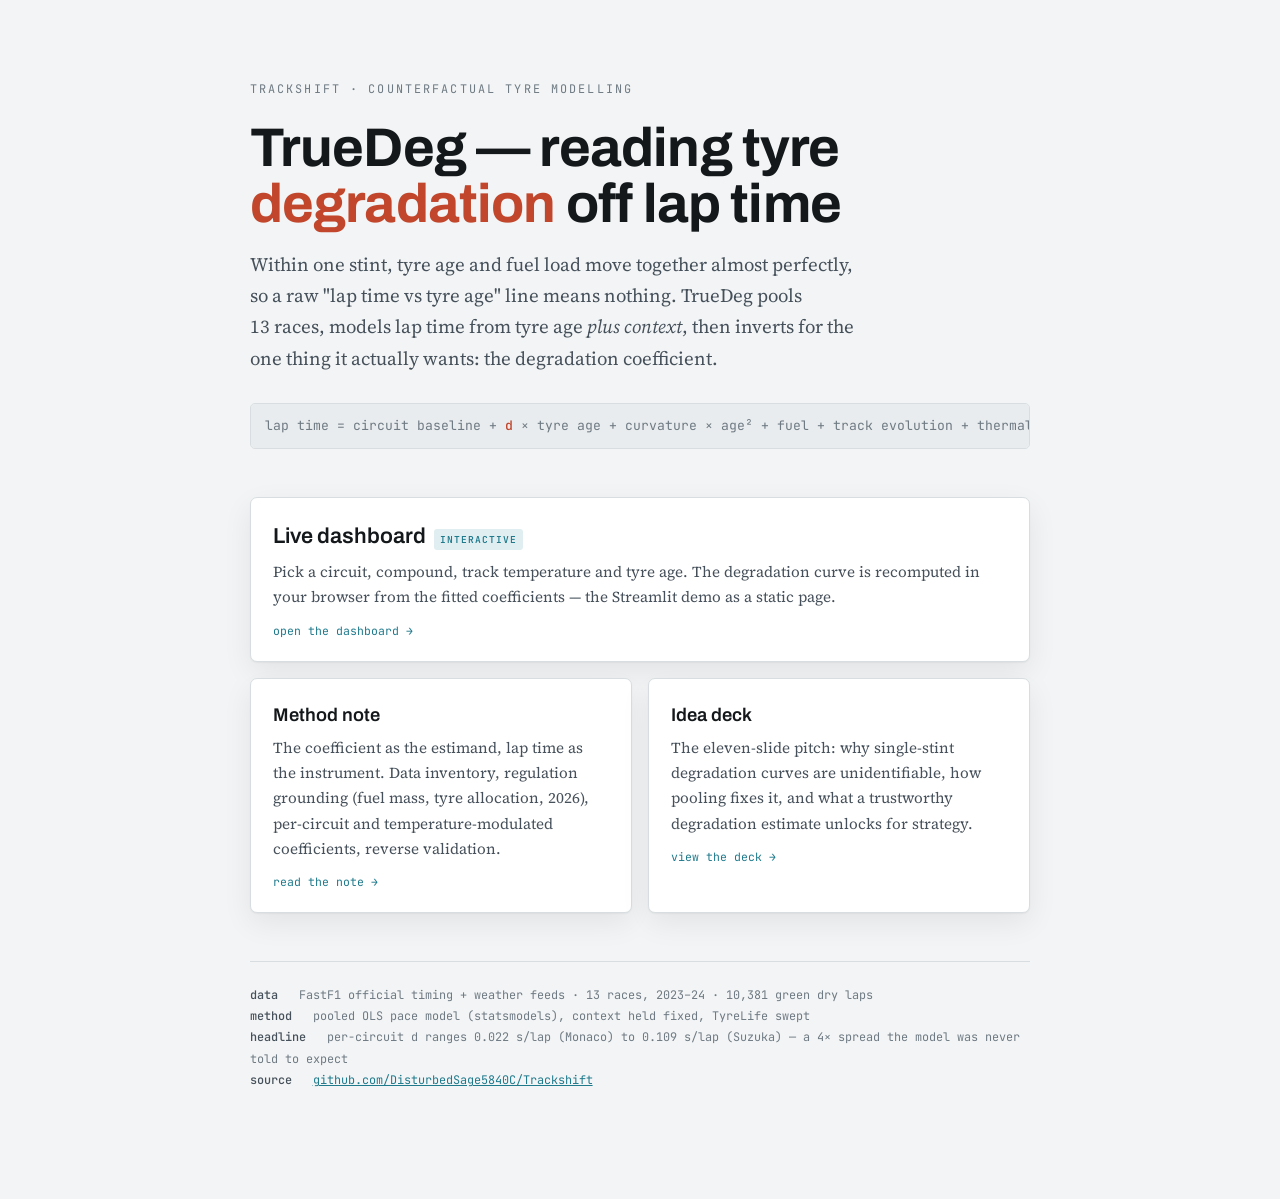
==== web/index.html @ 39804323 "Static site: landing page + client-side degradation dashboard for Vercel web/ deploys zero-config. d" ====
<!doctype html>
<html lang="en">
<head>
<meta charset="utf-8">
<title>TrueDeg</title>
<meta name="viewport" content="width=device-width, initial-scale=1">
<meta name="description" content="Counterfactual F1 tyre-degradation estimation — the method note, the idea deck, and a live degradation-curve dashboard.">
<link rel="preconnect" href="https://fonts.googleapis.com">
<link rel="preconnect" href="https://fonts.gstatic.com" crossorigin>
<link rel="stylesheet" href="https://fonts.googleapis.com/css2?family=Archivo:wght@500;600;700&family=Source+Serif+4:ital,opsz,wght@0,8..60,400;0,8..60,500;0,8..60,600&family=JetBrains+Mono:wght@400;500&display=swap">
<style>
  :root{
    --paper:#f2f4f5; --surface:#ffffff; --surface-2:#e8ecee;
    --ink:#14181b; --ink-soft:#46505a; --ink-faint:#6f7a83;
    --rule:#d7dde0; --rule-strong:#bfc8cc;
    --method:#1f7a8c; --method-wash:#e0eef1;
    --answer:#c1462b; --answer-wash:#f6e6e1; --answer-ink:#a3371f;
    --shadow:0 1px 2px rgba(15,20,25,.05), 0 10px 30px rgba(15,20,25,.07);
  }
  @media (prefers-color-scheme:dark){:root:not([data-theme="light"]){
    --paper:#0e1113; --surface:#161a1d; --surface-2:#1d2226;
    --ink:#e6e9ea; --ink-soft:#a9b2b8; --ink-faint:#79838a;
    --rule:#282f33; --rule-strong:#3a4247;
    --method:#52b9cb; --method-wash:#123037;
    --answer:#ef6a4c; --answer-wash:#2b1712; --answer-ink:#f2856b;
    --shadow:0 1px 2px rgba(0,0,0,.32), 0 12px 36px rgba(0,0,0,.46);
  }}
  :root[data-theme="dark"]{
    --paper:#0e1113; --surface:#161a1d; --surface-2:#1d2226;
    --ink:#e6e9ea; --ink-soft:#a9b2b8; --ink-faint:#79838a;
    --rule:#282f33; --rule-strong:#3a4247;
    --method:#52b9cb; --method-wash:#123037;
    --answer:#ef6a4c; --answer-wash:#2b1712; --answer-ink:#f2856b;
    --shadow:0 1px 2px rgba(0,0,0,.32), 0 12px 36px rgba(0,0,0,.46);
  }
  *{box-sizing:border-box}
  body{margin:0;background:var(--paper);color:var(--ink);
    font-family:"Source Serif 4",Georgia,serif;font-size:1.06rem;line-height:1.66;
    -webkit-font-smoothing:antialiased}
  a{color:var(--method)}
  main{max-width:52rem;margin:0 auto;padding:5rem 1.6rem 6rem}
  .kick{font-family:"JetBrains Mono",ui-monospace,monospace;font-size:.74rem;
    letter-spacing:.18em;text-transform:uppercase;color:var(--ink-faint);margin:0 0 1.3rem}
  h1{font-family:"Archivo",system-ui,sans-serif;font-weight:700;
    font-size:clamp(2.2rem,6vw,3.4rem);line-height:1.03;margin:0 0 1rem;
    letter-spacing:-.015em;text-wrap:balance}
  h1 .a{color:var(--answer)}
  .lede{font-size:1.18rem;color:var(--ink-soft);max-width:38rem;margin:0 0 1rem}
  .eq{font-family:"JetBrains Mono",ui-monospace,monospace;font-size:.82rem;
    color:var(--ink-faint);background:var(--surface-2);border:1px solid var(--rule);
    border-radius:5px;padding:.7rem .9rem;margin:1.8rem 0 3rem;overflow-x:auto;white-space:nowrap}
  .eq b{color:var(--answer);font-weight:500}
  .cards{display:grid;gap:1rem;grid-template-columns:1fr}
  @media (min-width:640px){.cards{grid-template-columns:1fr 1fr}
    .cards a.lead{grid-column:1 / -1}}
  a.card{display:block;text-decoration:none;color:inherit;background:var(--surface);
    border:1px solid var(--rule);border-radius:7px;padding:1.3rem 1.4rem;
    box-shadow:var(--shadow);transition:transform .12s ease,border-color .12s ease}
  a.card:hover{transform:translateY(-2px);border-color:var(--method)}
  @media (prefers-reduced-motion:reduce){a.card:hover{transform:none}}
  a.card .t{font-family:"Archivo",system-ui,sans-serif;font-weight:600;font-size:1.15rem;
    margin:0 0 .3rem;display:flex;align-items:baseline;gap:.5rem}
  a.card.lead .t{font-size:1.35rem}
  a.card .tag{font-family:"JetBrains Mono",ui-monospace,monospace;font-size:.6rem;
    letter-spacing:.1em;text-transform:uppercase;padding:.15rem .4rem;border-radius:3px;
    background:var(--answer-wash);color:var(--answer-ink)}
  a.card.lead .tag{background:var(--method-wash);color:var(--method)}
  a.card p{margin:0;font-size:.95rem;color:var(--ink-soft)}
  a.card .go{font-family:"JetBrains Mono",ui-monospace,monospace;font-size:.72rem;
    color:var(--method);margin-top:.7rem;display:block}
  .meta{margin-top:3rem;font-family:"JetBrains Mono",ui-monospace,monospace;
    font-size:.74rem;color:var(--ink-faint);line-height:1.8;
    border-top:1px solid var(--rule);padding-top:1.4rem}
  .meta b{color:var(--ink-soft);font-weight:500}
  :focus-visible{outline:2px solid var(--method);outline-offset:3px;border-radius:3px}
</style>
</head>
<body>
<main>
  <p class="kick">Trackshift · counterfactual tyre modelling</p>
  <h1>TrueDeg — reading tyre <span class="a">degradation</span> off lap time</h1>
  <p class="lede">Within one stint, tyre age and fuel load move together almost
  perfectly, so a raw "lap time vs tyre age" line means nothing. TrueDeg pools
  13&nbsp;races, models lap time from tyre age <em>plus context</em>, then inverts
  for the one thing it actually wants: the degradation coefficient.</p>
  <div class="eq">lap time = circuit baseline + <b>d</b> × tyre age + curvature × age² + fuel + track evolution + thermal &nbsp;→&nbsp; solve for <b>d</b></div>

  <div class="cards">
    <a class="card lead" href="dashboard.html">
      <span class="t">Live dashboard <span class="tag">interactive</span></span>
      <p>Pick a circuit, compound, track temperature and tyre age. The degradation
      curve is recomputed in your browser from the fitted coefficients — the
      Streamlit demo as a static page.</p>
      <span class="go">open the dashboard →</span>
    </a>

    <a class="card" href="degradation-estimation.html">
      <span class="t">Method note</span>
      <p>The coefficient as the estimand, lap time as the instrument. Data
      inventory, regulation grounding (fuel mass, tyre allocation, 2026), per-circuit
      and temperature-modulated coefficients, reverse validation.</p>
      <span class="go">read the note →</span>
    </a>

    <a class="card" href="idea-submission.html">
      <span class="t">Idea deck</span>
      <p>The eleven-slide pitch: why single-stint degradation curves are
      unidentifiable, how pooling fixes it, and what a trustworthy degradation
      estimate unlocks for strategy.</p>
      <span class="go">view the deck →</span>
    </a>
  </div>

  <p class="meta">
    <b>data</b> &nbsp; FastF1 official timing + weather feeds · 13 races, 2023–24 · 10,381 green dry laps<br>
    <b>method</b> &nbsp; pooled OLS pace model (statsmodels), context held fixed, TyreLife swept<br>
    <b>headline</b> &nbsp; per-circuit d ranges 0.022 s/lap (Monaco) to 0.109 s/lap (Suzuka) — a 4× spread the model was never told to expect<br>
    <b>source</b> &nbsp; <a href="https://github.com/DisturbedSage5840C/Trackshift">github.com/DisturbedSage5840C/Trackshift</a>
  </p>
</main>
</body>
</html>
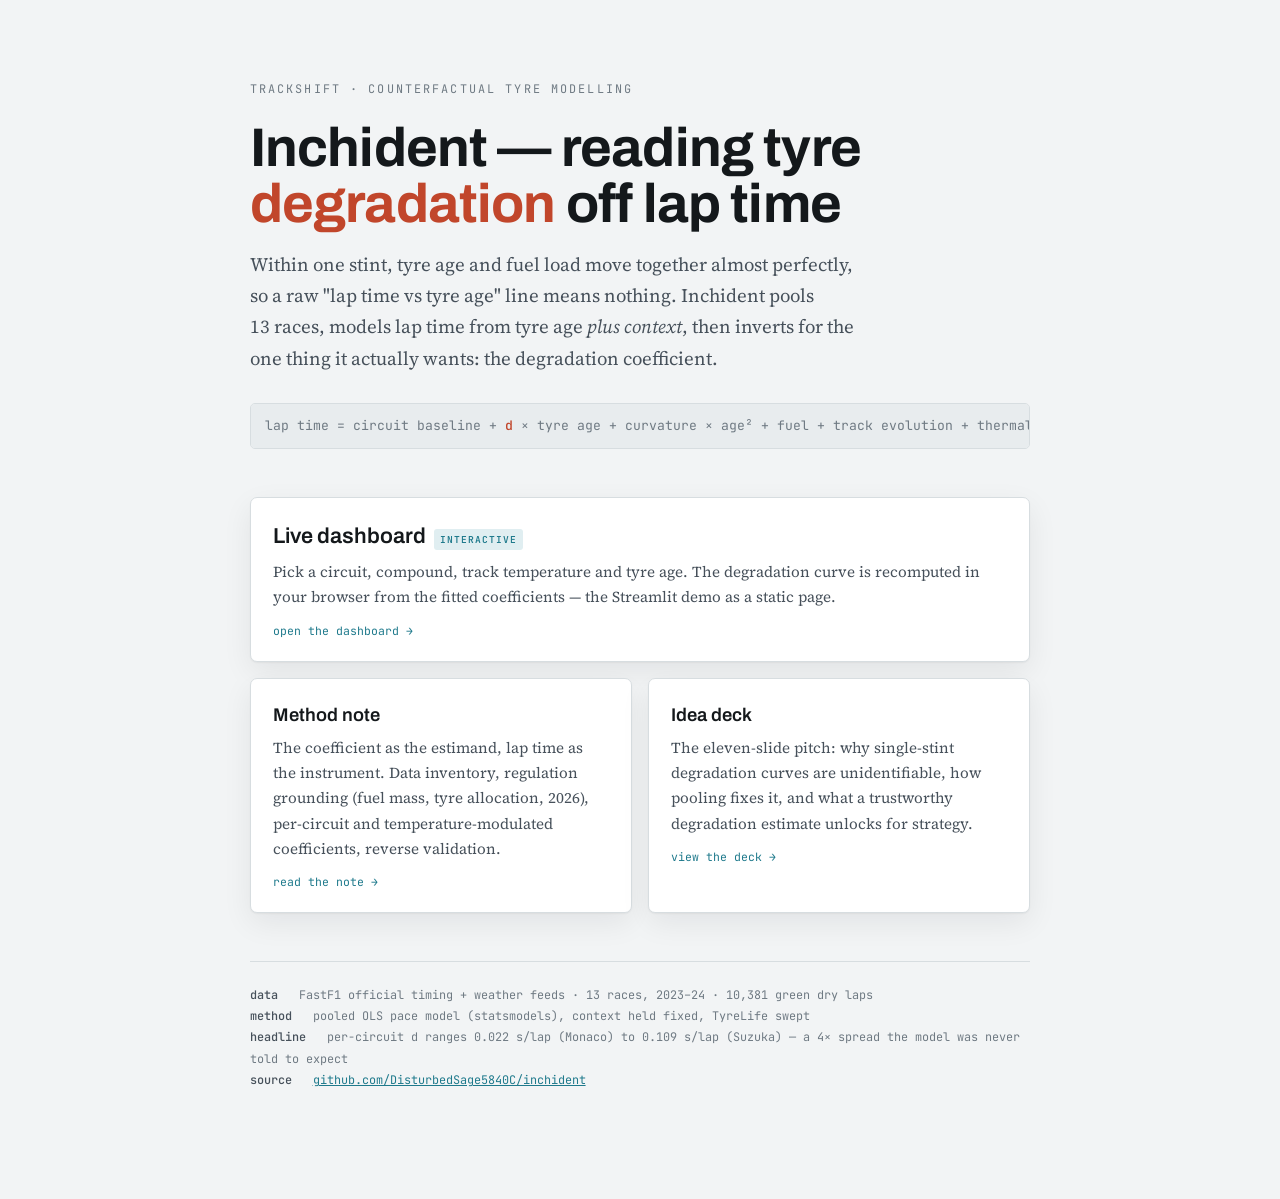
==== commit 16e71222: "Rename project TrueDeg -> Inchident Across docs, code, static site and the design spec. Also renames" ====
--- a/web/index.html
+++ b/web/index.html
@@ -2,7 +2,7 @@
 <html lang="en">
 <head>
 <meta charset="utf-8">
-<title>TrueDeg</title>
+<title>Inchident</title>
 <meta name="viewport" content="width=device-width, initial-scale=1">
 <meta name="description" content="Counterfactual F1 tyre-degradation estimation — the method note, the idea deck, and a live degradation-curve dashboard.">
 <link rel="preconnect" href="https://fonts.googleapis.com">
@@ -78,9 +78,9 @@
 <body>
 <main>
   <p class="kick">Trackshift · counterfactual tyre modelling</p>
-  <h1>TrueDeg — reading tyre <span class="a">degradation</span> off lap time</h1>
+  <h1>Inchident — reading tyre <span class="a">degradation</span> off lap time</h1>
   <p class="lede">Within one stint, tyre age and fuel load move together almost
-  perfectly, so a raw "lap time vs tyre age" line means nothing. TrueDeg pools
+  perfectly, so a raw "lap time vs tyre age" line means nothing. Inchident pools
   13&nbsp;races, models lap time from tyre age <em>plus context</em>, then inverts
   for the one thing it actually wants: the degradation coefficient.</p>
   <div class="eq">lap time = circuit baseline + <b>d</b> × tyre age + curvature × age² + fuel + track evolution + thermal &nbsp;→&nbsp; solve for <b>d</b></div>
@@ -115,7 +115,7 @@
     <b>data</b> &nbsp; FastF1 official timing + weather feeds · 13 races, 2023–24 · 10,381 green dry laps<br>
     <b>method</b> &nbsp; pooled OLS pace model (statsmodels), context held fixed, TyreLife swept<br>
     <b>headline</b> &nbsp; per-circuit d ranges 0.022 s/lap (Monaco) to 0.109 s/lap (Suzuka) — a 4× spread the model was never told to expect<br>
-    <b>source</b> &nbsp; <a href="https://github.com/DisturbedSage5840C/Trackshift">github.com/DisturbedSage5840C/Trackshift</a>
+    <b>source</b> &nbsp; <a href="https://github.com/DisturbedSage5840C/inchident">github.com/DisturbedSage5840C/inchident</a>
   </p>
 </main>
 </body>
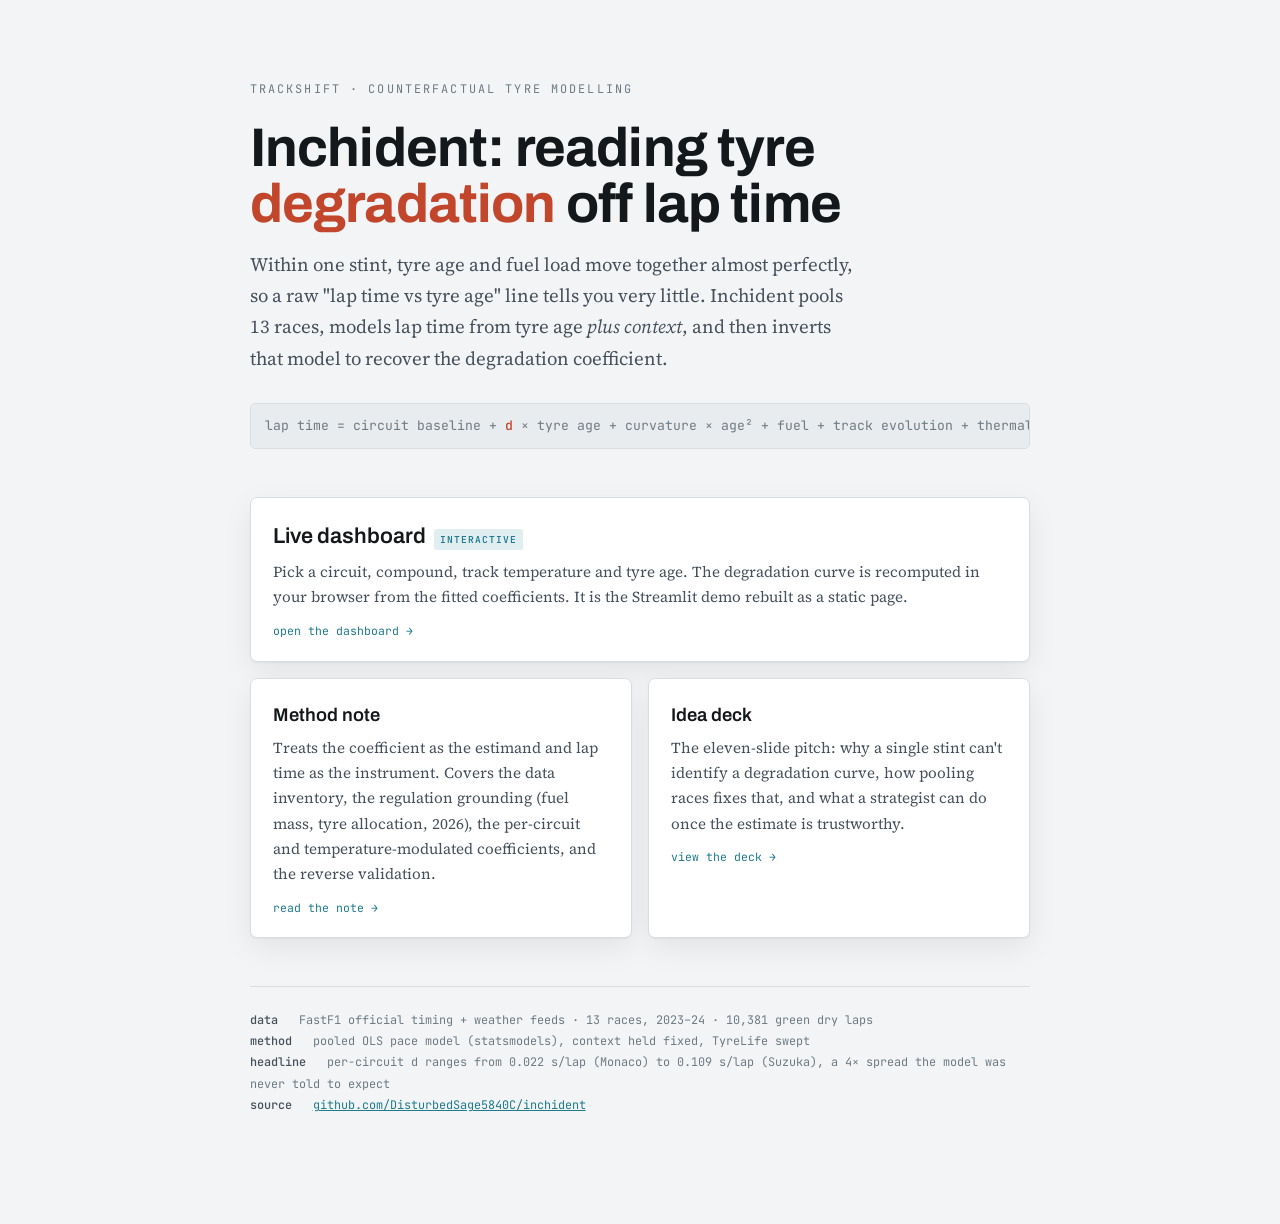
==== commit 9c405af0: "Rewrite site prose in a plainer human voice Remove em dashes and other AI-tell phrasing across the f" ====
--- a/web/index.html
+++ b/web/index.html
@@ -4,7 +4,7 @@
 <meta charset="utf-8">
 <title>Inchident</title>
 <meta name="viewport" content="width=device-width, initial-scale=1">
-<meta name="description" content="Counterfactual F1 tyre-degradation estimation — the method note, the idea deck, and a live degradation-curve dashboard.">
+<meta name="description" content="Counterfactual F1 tyre-degradation estimation: a method note, an idea deck, and a live degradation-curve dashboard.">
 <link rel="preconnect" href="https://fonts.googleapis.com">
 <link rel="preconnect" href="https://fonts.gstatic.com" crossorigin>
 <link rel="stylesheet" href="https://fonts.googleapis.com/css2?family=Archivo:wght@500;600;700&family=Source+Serif+4:ital,opsz,wght@0,8..60,400;0,8..60,500;0,8..60,600&family=JetBrains+Mono:wght@400;500&display=swap">
@@ -78,35 +78,36 @@
 <body>
 <main>
   <p class="kick">Trackshift · counterfactual tyre modelling</p>
-  <h1>Inchident — reading tyre <span class="a">degradation</span> off lap time</h1>
+  <h1>Inchident: reading tyre <span class="a">degradation</span> off lap time</h1>
   <p class="lede">Within one stint, tyre age and fuel load move together almost
-  perfectly, so a raw "lap time vs tyre age" line means nothing. Inchident pools
-  13&nbsp;races, models lap time from tyre age <em>plus context</em>, then inverts
-  for the one thing it actually wants: the degradation coefficient.</p>
+  perfectly, so a raw "lap time vs tyre age" line tells you very little. Inchident
+  pools 13&nbsp;races, models lap time from tyre age <em>plus context</em>, and then
+  inverts that model to recover the degradation coefficient.</p>
   <div class="eq">lap time = circuit baseline + <b>d</b> × tyre age + curvature × age² + fuel + track evolution + thermal &nbsp;→&nbsp; solve for <b>d</b></div>
 
   <div class="cards">
     <a class="card lead" href="dashboard.html">
       <span class="t">Live dashboard <span class="tag">interactive</span></span>
       <p>Pick a circuit, compound, track temperature and tyre age. The degradation
-      curve is recomputed in your browser from the fitted coefficients — the
-      Streamlit demo as a static page.</p>
+      curve is recomputed in your browser from the fitted coefficients. It is the
+      Streamlit demo rebuilt as a static page.</p>
       <span class="go">open the dashboard →</span>
     </a>
 
     <a class="card" href="degradation-estimation.html">
       <span class="t">Method note</span>
-      <p>The coefficient as the estimand, lap time as the instrument. Data
-      inventory, regulation grounding (fuel mass, tyre allocation, 2026), per-circuit
-      and temperature-modulated coefficients, reverse validation.</p>
+      <p>Treats the coefficient as the estimand and lap time as the instrument.
+      Covers the data inventory, the regulation grounding (fuel mass, tyre
+      allocation, 2026), the per-circuit and temperature-modulated coefficients,
+      and the reverse validation.</p>
       <span class="go">read the note →</span>
     </a>
 
     <a class="card" href="idea-submission.html">
       <span class="t">Idea deck</span>
-      <p>The eleven-slide pitch: why single-stint degradation curves are
-      unidentifiable, how pooling fixes it, and what a trustworthy degradation
-      estimate unlocks for strategy.</p>
+      <p>The eleven-slide pitch: why a single stint can't identify a degradation
+      curve, how pooling races fixes that, and what a strategist can do once the
+      estimate is trustworthy.</p>
       <span class="go">view the deck →</span>
     </a>
   </div>
@@ -114,7 +115,7 @@
   <p class="meta">
     <b>data</b> &nbsp; FastF1 official timing + weather feeds · 13 races, 2023–24 · 10,381 green dry laps<br>
     <b>method</b> &nbsp; pooled OLS pace model (statsmodels), context held fixed, TyreLife swept<br>
-    <b>headline</b> &nbsp; per-circuit d ranges 0.022 s/lap (Monaco) to 0.109 s/lap (Suzuka) — a 4× spread the model was never told to expect<br>
+    <b>headline</b> &nbsp; per-circuit d ranges from 0.022 s/lap (Monaco) to 0.109 s/lap (Suzuka), a 4× spread the model was never told to expect<br>
     <b>source</b> &nbsp; <a href="https://github.com/DisturbedSage5840C/inchident">github.com/DisturbedSage5840C/inchident</a>
   </p>
 </main>
